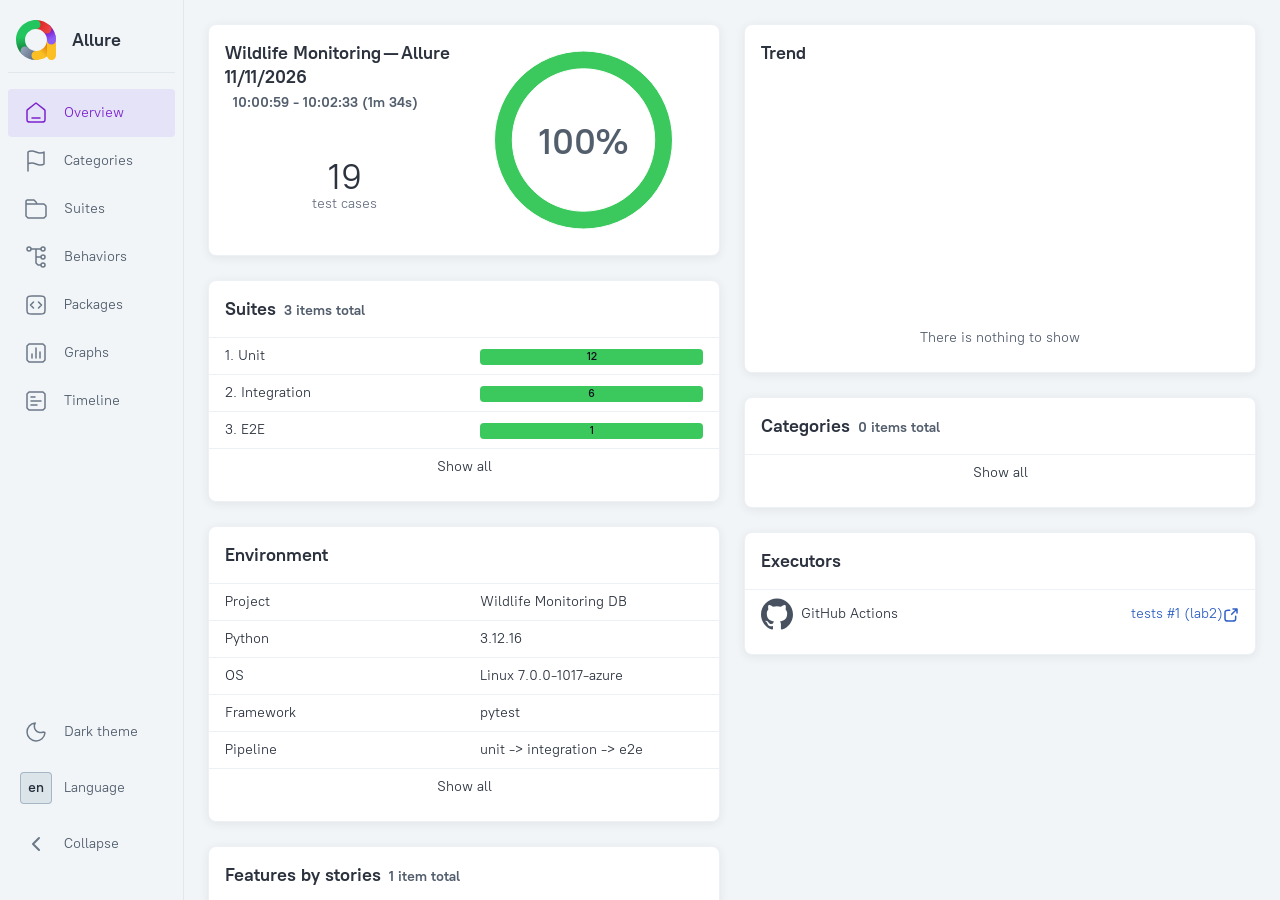
==== index.html @ 5ed72c94 "Allure: tests #1 (lab2, 174d88ab4dd88e89cdd99771094425bc383b84b3)" ====
<!DOCTYPE html>
<html dir="ltr" lang="en">
<head>
    <meta charset="utf-8">
    <meta name="allure-report-uuid" content="e5602688-9a53-4fbb-bd16-7f82f4dafd18">
    <title>Allure Report</title>
    <link rel="icon" href="assets/favicon-BDLHVmV7.ico">
    <!-- allure-core-head:start -->
    <!-- allure-core-head:end -->
</head>
<body>
    <div id="alert"></div>
    <div id="content">
        <span class="spinner">
            <span class="spinner__circle"></span>
        </span>
    </div>
    <div id="popup"></div>
    <!-- allure-core-body:start -->
    <script>
        window.__allureCoreLoaded = new Promise(function (resolve, reject) {
        window.__allureResolveCoreLoaded = resolve;
        window.__allureRejectCoreLoaded = reject;
    });
    </script>
    <script src="assets/index-CqG5t6J2.js"></script>
    <script>
        if (typeof window.__allureResolveCoreLoaded === "function") {
            window.__allureResolveCoreLoaded([]);
        }
    </script>
    <!-- allure-core-body:end -->
    <script async src="https://www.googletagmanager.com/gtag/js?id=G-FVWC4GKEYS"></script>
    <script>
        window.dataLayer = window.dataLayer || [];
        function gtag(){dataLayer.push(arguments);}
        gtag('js', new Date());
        gtag('config', 'G-FVWC4GKEYS', {
          'allureVersion': '2.46.1',
          'reportUuid': 'e5602688-9a53-4fbb-bd16-7f82f4dafd18',
          'single_file': false
        });
    </script>
</body>
</html>
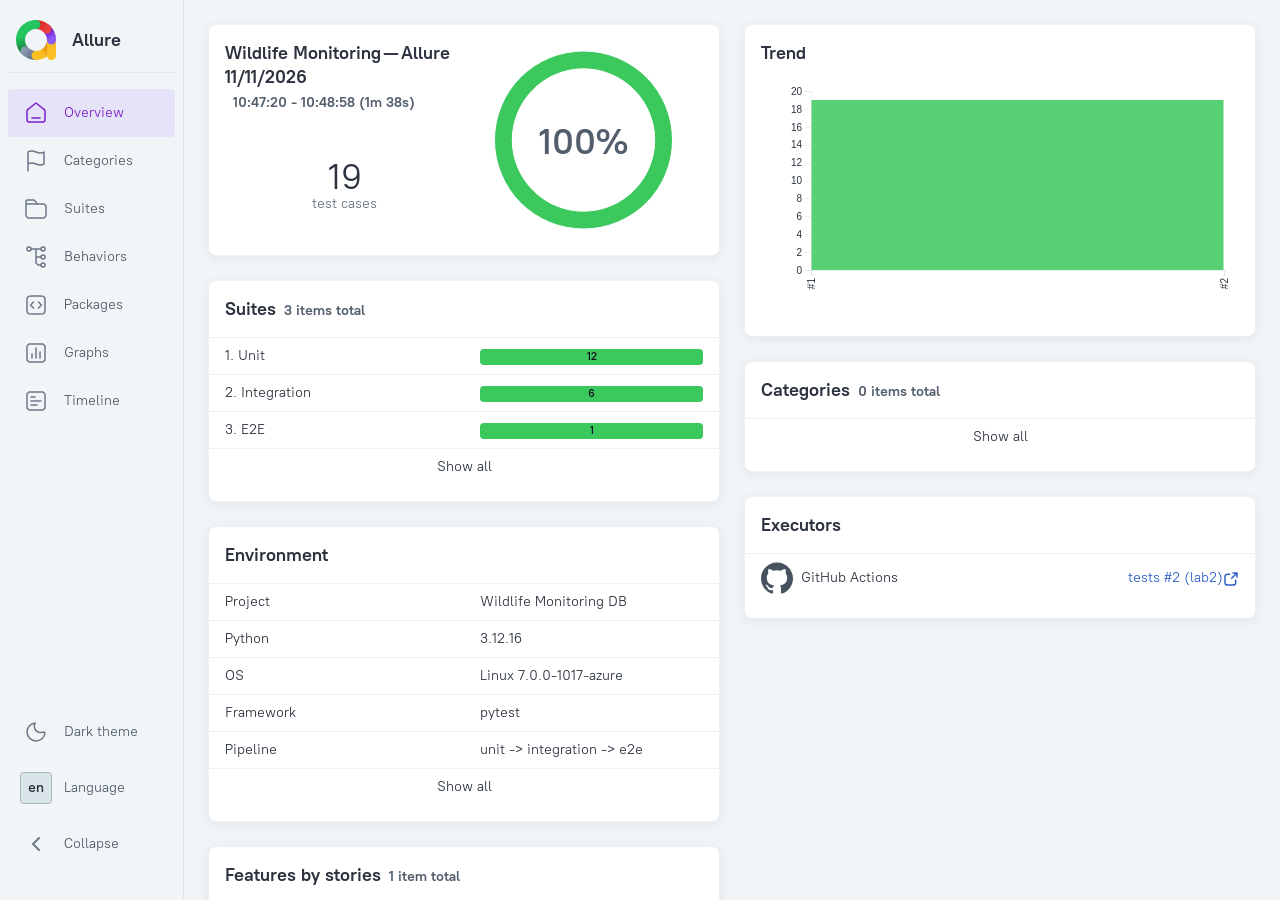
==== commit 9fc5900c: "Allure: tests #2 (lab2, 93e2179b1a2d34afbf89e1da86493aee09ee25c1)" ====
--- a/index.html
+++ b/index.html
@@ -2,7 +2,7 @@
 <html dir="ltr" lang="en">
 <head>
     <meta charset="utf-8">
-    <meta name="allure-report-uuid" content="e5602688-9a53-4fbb-bd16-7f82f4dafd18">
+    <meta name="allure-report-uuid" content="b45aec40-31b4-4568-a259-3ad53e3a8fe2">
     <title>Allure Report</title>
     <link rel="icon" href="assets/favicon-BDLHVmV7.ico">
     <!-- allure-core-head:start -->
@@ -37,7 +37,7 @@
         gtag('js', new Date());
         gtag('config', 'G-FVWC4GKEYS', {
           'allureVersion': '2.46.1',
-          'reportUuid': 'e5602688-9a53-4fbb-bd16-7f82f4dafd18',
+          'reportUuid': 'b45aec40-31b4-4568-a259-3ad53e3a8fe2',
           'single_file': false
         });
     </script>
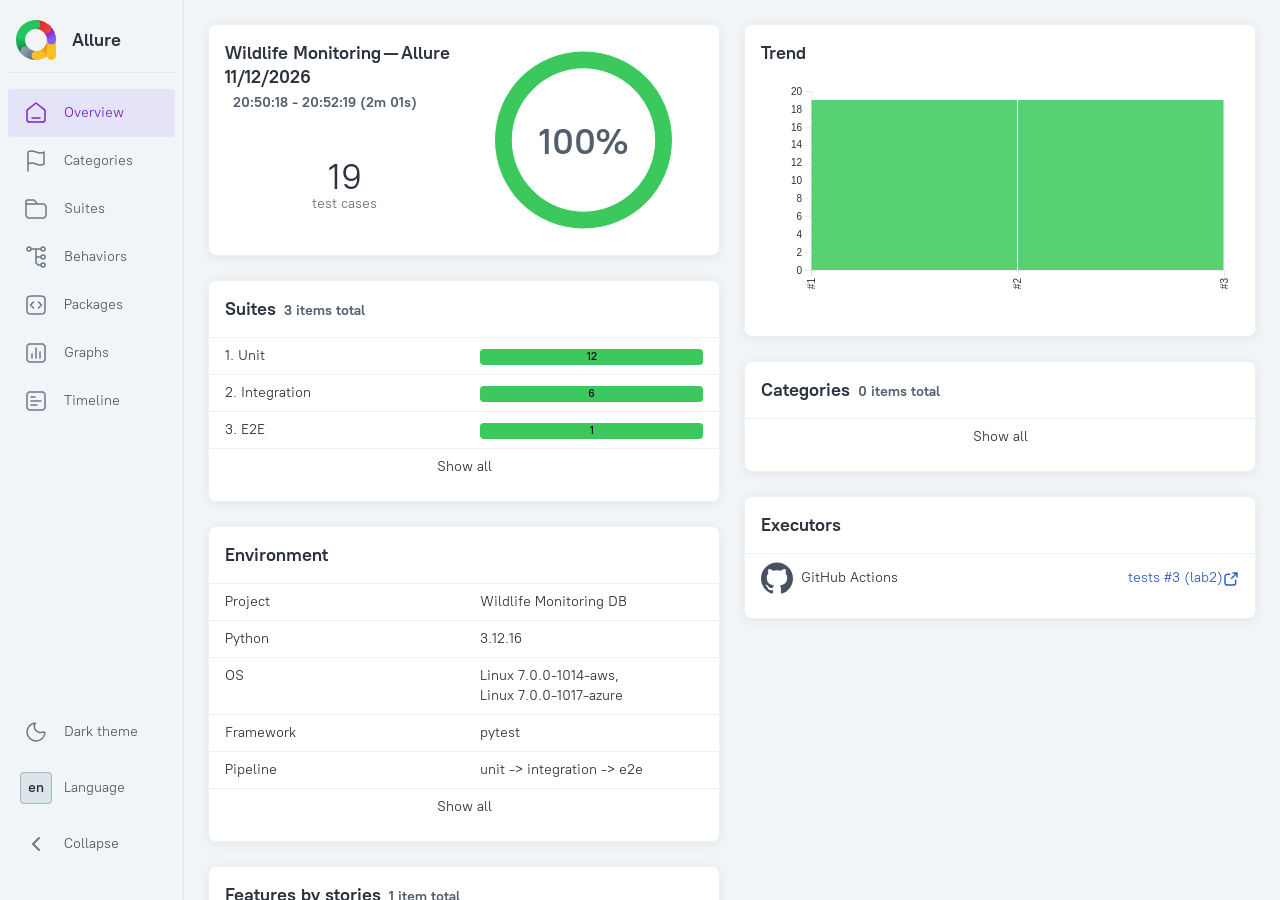
==== commit 4e5b43f1: "Allure: tests #3 (lab2, 93e2179b1a2d34afbf89e1da86493aee09ee25c1)" ====
--- a/index.html
+++ b/index.html
@@ -2,7 +2,7 @@
 <html dir="ltr" lang="en">
 <head>
     <meta charset="utf-8">
-    <meta name="allure-report-uuid" content="b45aec40-31b4-4568-a259-3ad53e3a8fe2">
+    <meta name="allure-report-uuid" content="01c407e4-ddd1-473b-a28c-5ea334614fef">
     <title>Allure Report</title>
     <link rel="icon" href="assets/favicon-BDLHVmV7.ico">
     <!-- allure-core-head:start -->
@@ -37,7 +37,7 @@
         gtag('js', new Date());
         gtag('config', 'G-FVWC4GKEYS', {
           'allureVersion': '2.46.1',
-          'reportUuid': 'b45aec40-31b4-4568-a259-3ad53e3a8fe2',
+          'reportUuid': '01c407e4-ddd1-473b-a28c-5ea334614fef',
           'single_file': false
         });
     </script>
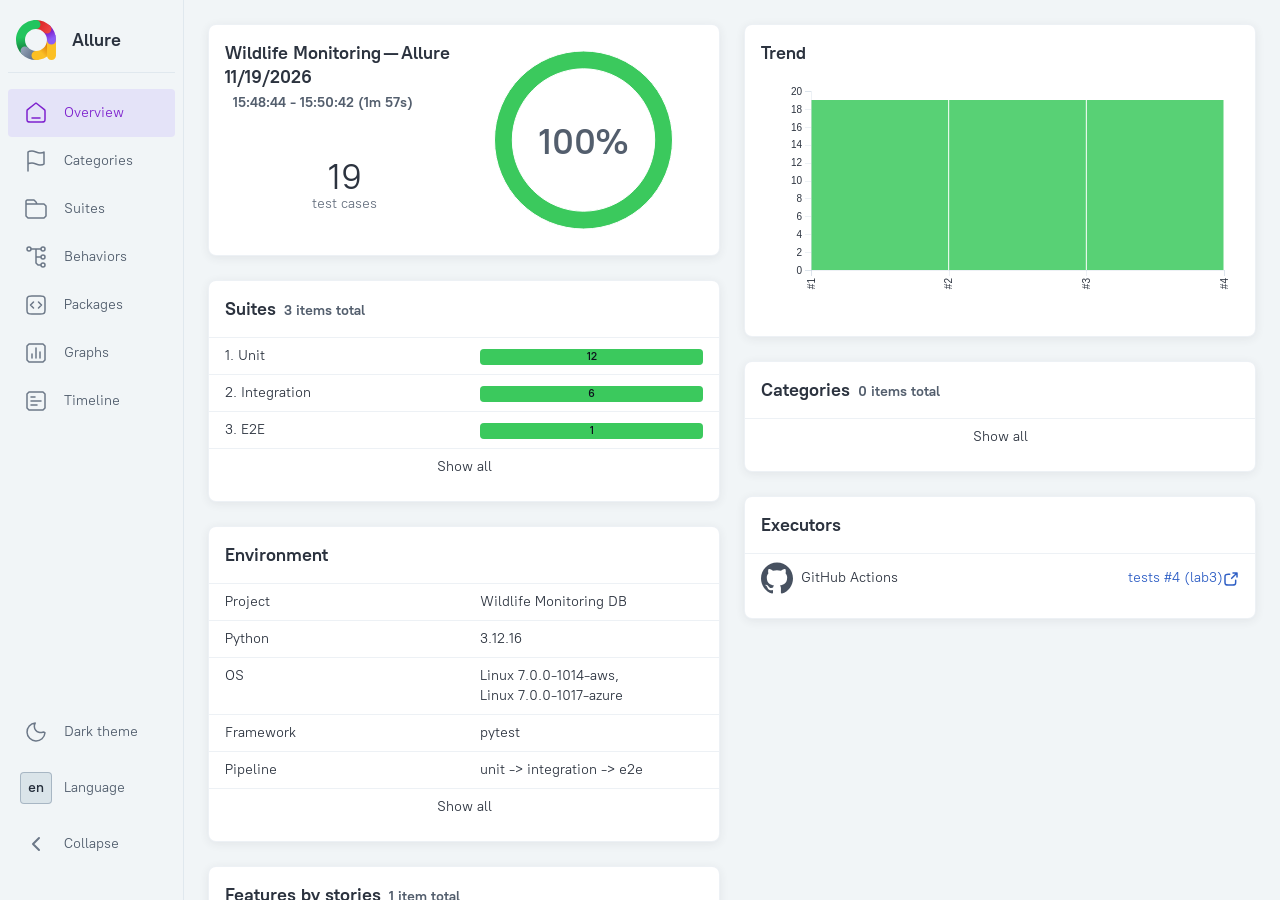
==== commit 56ebfb49: "Allure: tests #4 (lab3, 95fd39c7fa55b9df7f47019456ab598d855922db)" ====
--- a/index.html
+++ b/index.html
@@ -2,7 +2,7 @@
 <html dir="ltr" lang="en">
 <head>
     <meta charset="utf-8">
-    <meta name="allure-report-uuid" content="01c407e4-ddd1-473b-a28c-5ea334614fef">
+    <meta name="allure-report-uuid" content="c1df96ee-caca-40b2-a4cf-cb2e4c75969e">
     <title>Allure Report</title>
     <link rel="icon" href="assets/favicon-BDLHVmV7.ico">
     <!-- allure-core-head:start -->
@@ -37,7 +37,7 @@
         gtag('js', new Date());
         gtag('config', 'G-FVWC4GKEYS', {
           'allureVersion': '2.46.1',
-          'reportUuid': '01c407e4-ddd1-473b-a28c-5ea334614fef',
+          'reportUuid': 'c1df96ee-caca-40b2-a4cf-cb2e4c75969e',
           'single_file': false
         });
     </script>
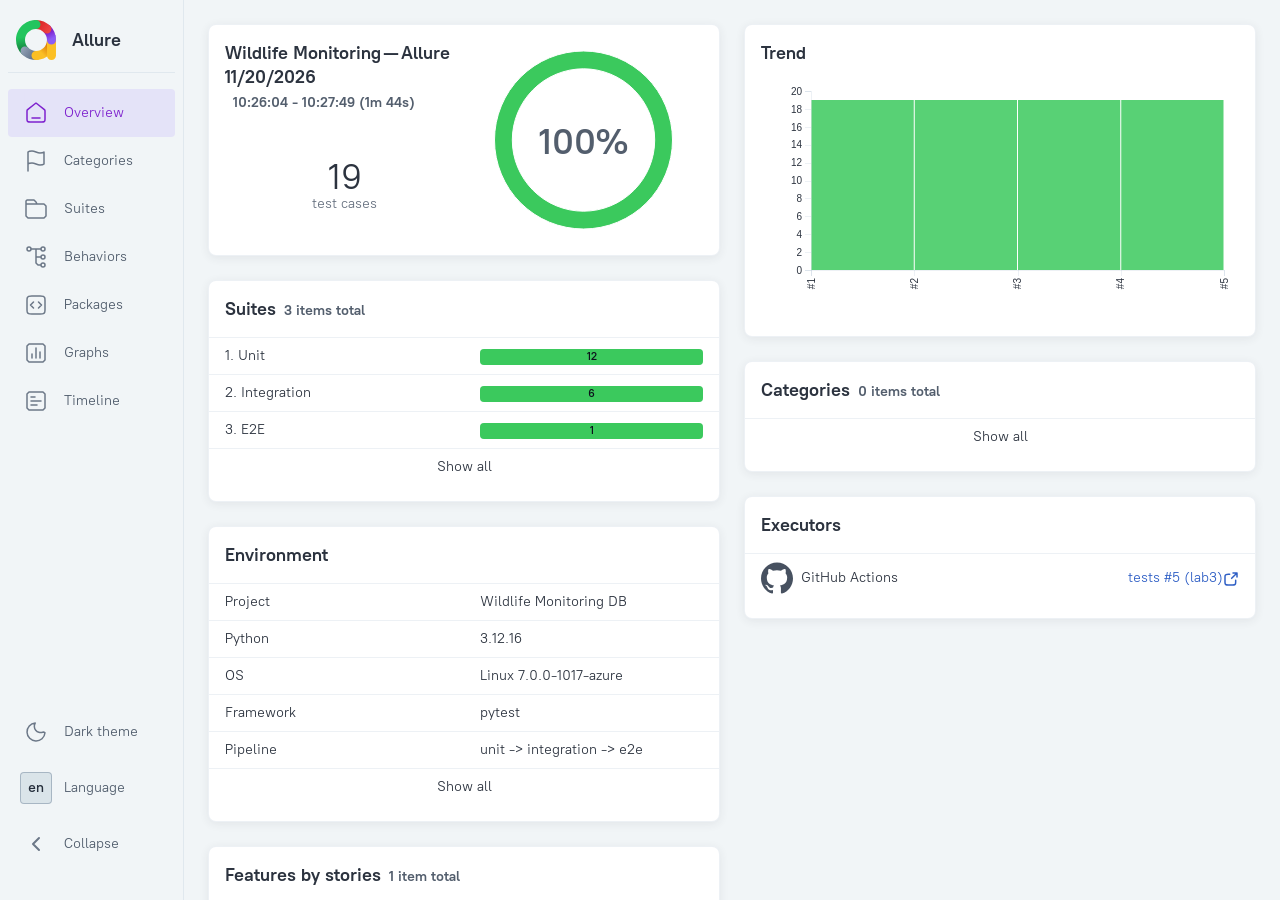
==== commit 22970f1b: "Allure: tests #5 (lab3, ebfc6bc345c86841783de7bfb911d56255bb1c8a)" ====
--- a/index.html
+++ b/index.html
@@ -2,7 +2,7 @@
 <html dir="ltr" lang="en">
 <head>
     <meta charset="utf-8">
-    <meta name="allure-report-uuid" content="c1df96ee-caca-40b2-a4cf-cb2e4c75969e">
+    <meta name="allure-report-uuid" content="b6f56158-0f7b-48a7-ad15-f2a7e971a025">
     <title>Allure Report</title>
     <link rel="icon" href="assets/favicon-BDLHVmV7.ico">
     <!-- allure-core-head:start -->
@@ -37,7 +37,7 @@
         gtag('js', new Date());
         gtag('config', 'G-FVWC4GKEYS', {
           'allureVersion': '2.46.1',
-          'reportUuid': 'c1df96ee-caca-40b2-a4cf-cb2e4c75969e',
+          'reportUuid': 'b6f56158-0f7b-48a7-ad15-f2a7e971a025',
           'single_file': false
         });
     </script>
